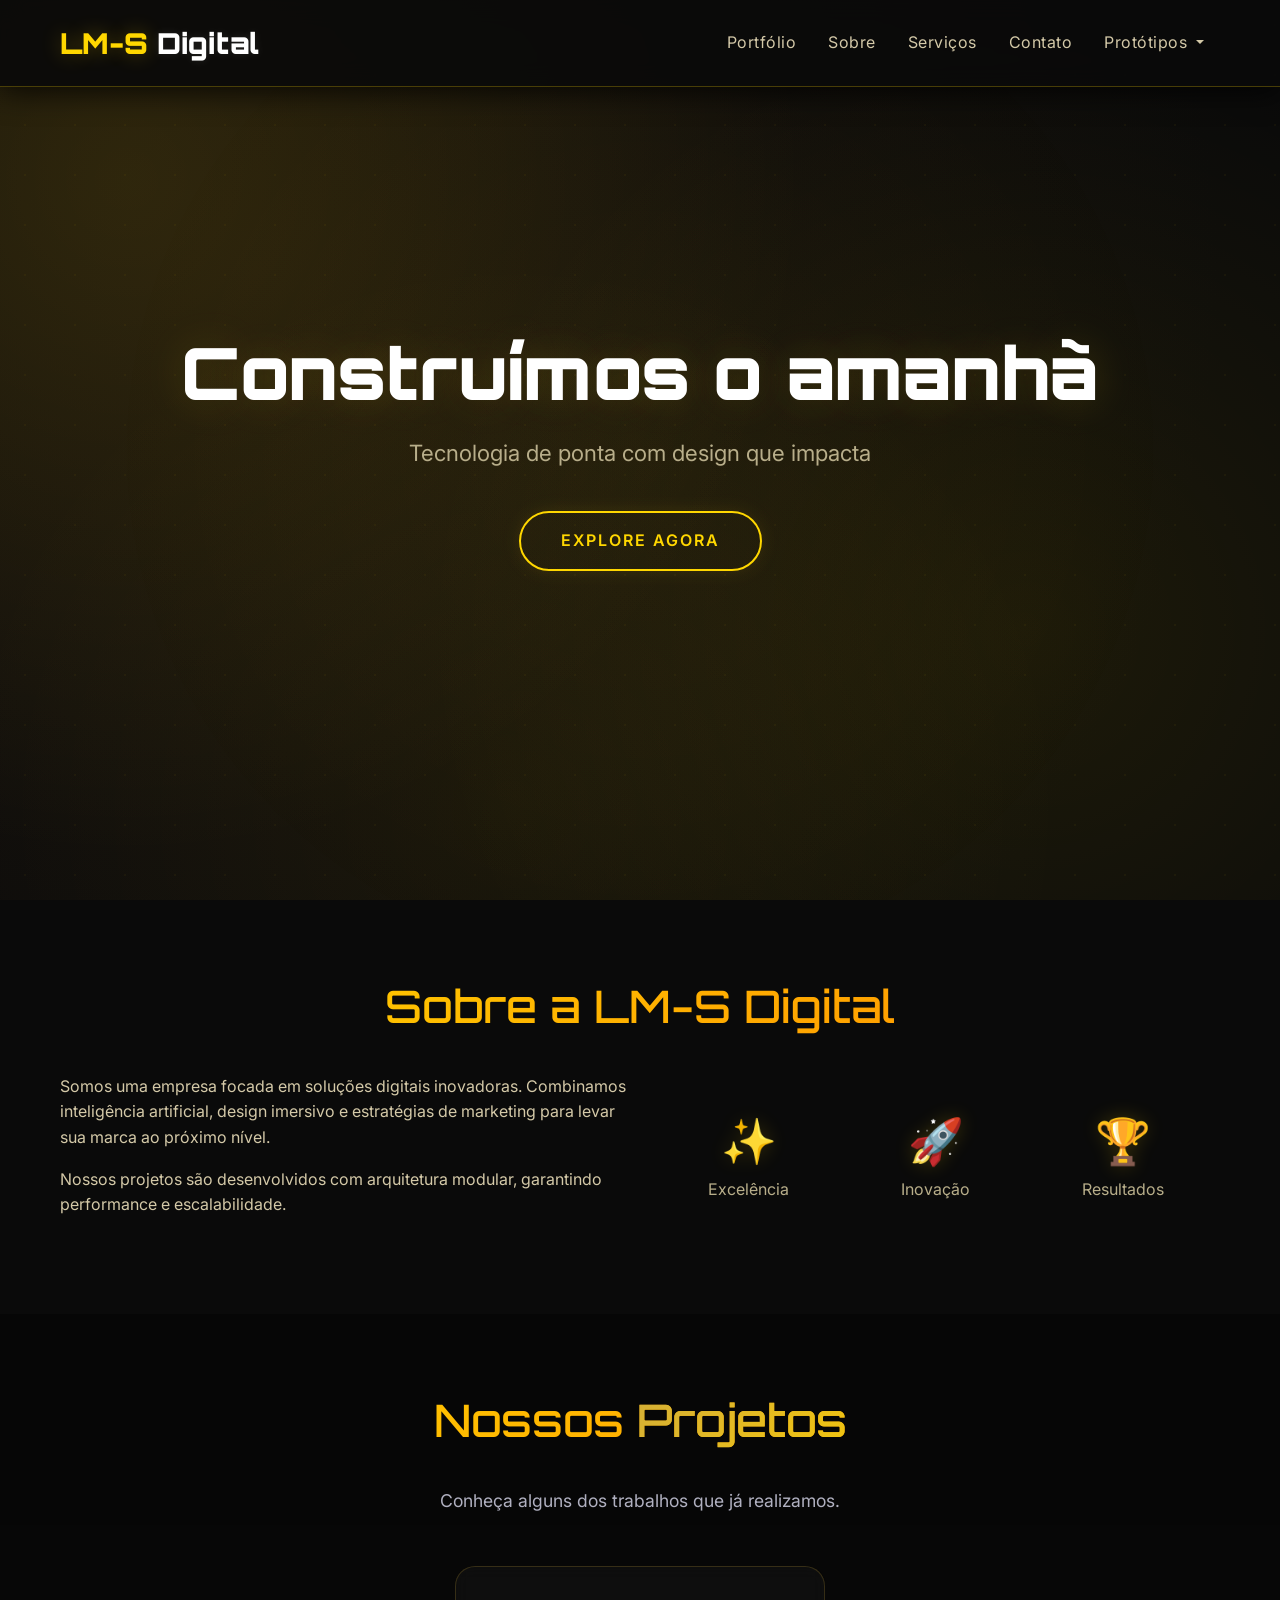
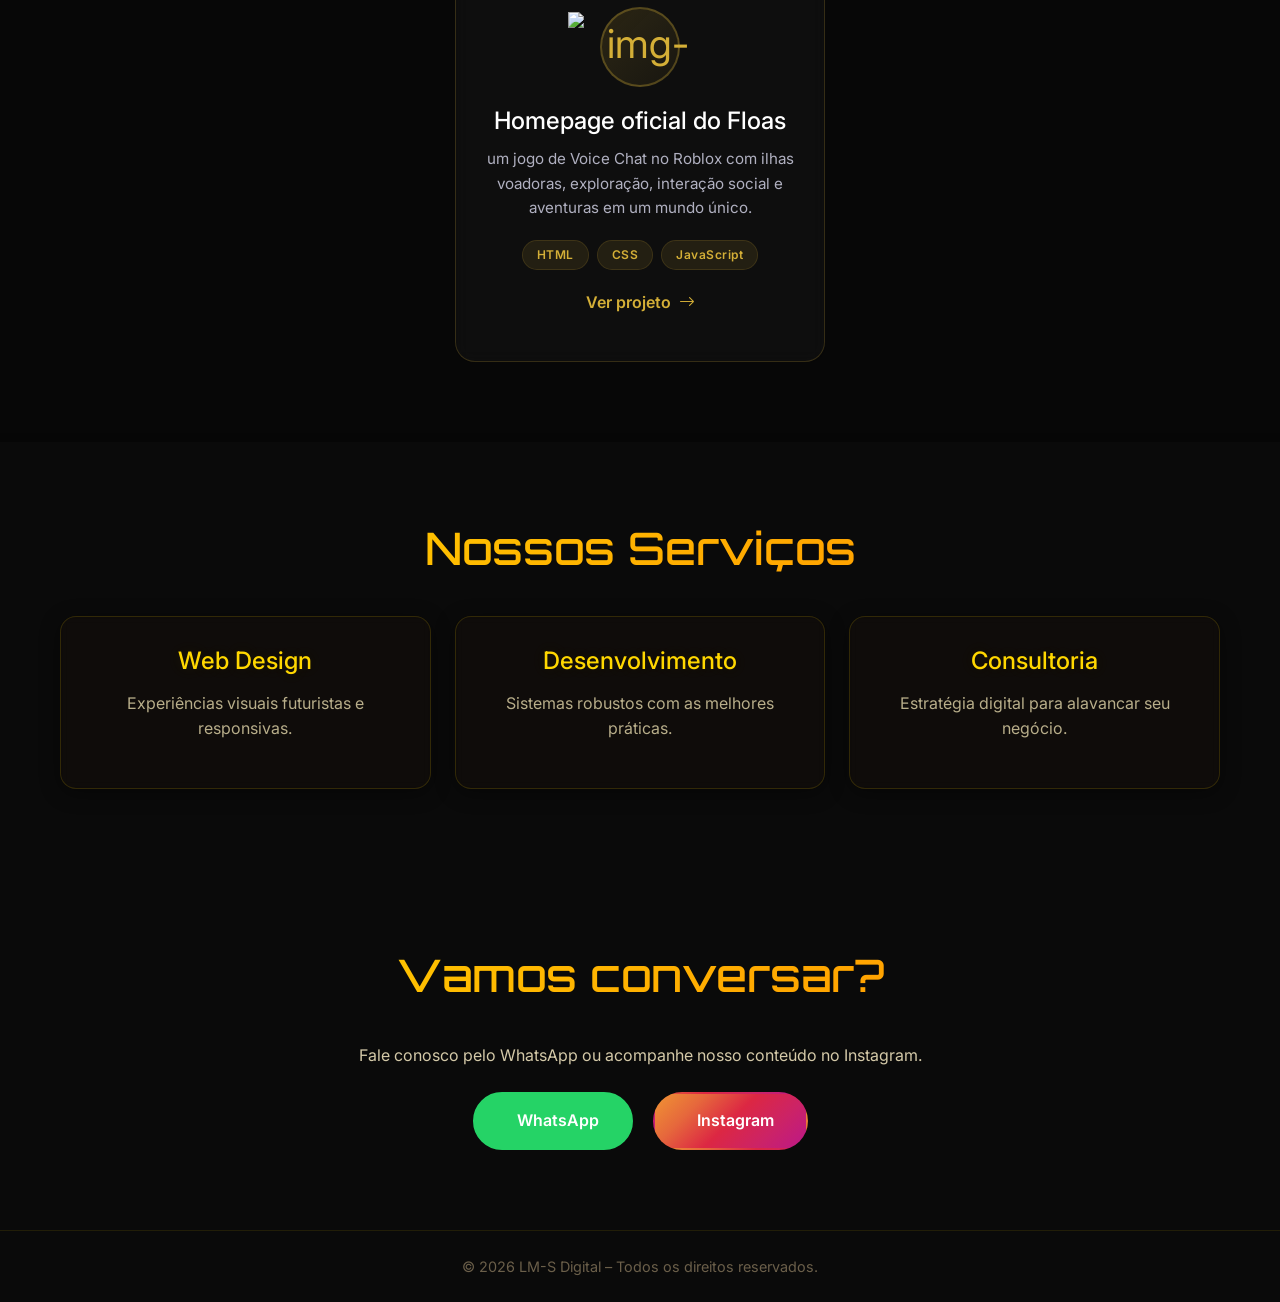
==== index.html @ 1778f818 "Add files via upload" ====
<!DOCTYPE html>
<html lang="pt-BR">
<head>
  <meta charset="UTF-8" />
  <meta name="viewport" content="width=device-width, initial-scale=1.0" />
  <title>LM-S Digital - Futuro da Tecnologia</title>

  <!-- Bootstrap 5 CSS -->
  <link href="https://cdn.jsdelivr.net/npm/bootstrap@5.3.0/dist/css/bootstrap.min.css" rel="stylesheet" />
  <!-- Bootstrap Icons (opcional) -->
  <link rel="stylesheet" href="https://cdn.jsdelivr.net/npm/bootstrap-icons@1.11.3/font/bootstrap-icons.min.css" />

  <!-- Google Fonts -->
  <link href="https://fonts.googleapis.com/css2?family=Orbitron:wght@400;700;900&family=Inter:wght@300;400;600&display=swap" rel="stylesheet" />

  <!-- Seu CSS personalizado (sobrescreve o Bootstrap) -->
  <link rel="stylesheet" href="css/style.css" />
</head>
<body>

  <!-- Fundo com partículas -->
  <div id="particles"></div>

  <!-- ===== NAVBAR BOOTSTRAP ===== -->
  <nav class="navbar navbar-expand-lg custom-navbar fixed-top">
    <div class="container">
      <!-- Logo -->
      <a class="navbar-brand logo" href="#">LM-S <span>Digital</span></a>

      <!-- Botão hambúrguer (Bootstrap) -->
      <button class="navbar-toggler" type="button" data-bs-toggle="collapse" data-bs-target="#navbarContent" 
              aria-controls="navbarContent" aria-expanded="false" aria-label="Toggle navigation">
        <span class="navbar-toggler-icon"></span>
      </button>

      <!-- Menu colapsável -->
      <div class="collapse navbar-collapse" id="navbarContent">
        <ul class="navbar-nav ms-auto mb-2 mb-lg-0 align-items-lg-center">
          <li class="nav-item"><a class="nav-link" href="#portfolio">Portfólio</a></li> <!-- Novo link -->
          <li class="nav-item"><a class="nav-link" href="#sobre">Sobre</a></li>
          <li class="nav-item"><a class="nav-link" href="#servicos">Serviços</a></li>
          <li class="nav-item"><a class="nav-link" href="#contato">Contato</a></li>

          <!-- Dropdown "Soluções" -->
          <li class="nav-item dropdown">
            <a class="nav-link dropdown-toggle" href="#" id="navbarDropdown" role="button" 
               data-bs-toggle="dropdown" aria-expanded="false">
              Protótipos
            </a>
            <ul class="dropdown-menu custom-dropdown" aria-labelledby="navbarDropdown">
              <li><a class="dropdown-item" href="pages/institucional/index.html">Institucional</a></li>
              <li><a class="dropdown-item" href="pages/portfolio/index.html">Portfólio</a></li>
              <li><a class="dropdown-item" href="pages/ecommerce/index.html">E‑commerce</a></li>
              <li><a class="dropdown-item" href="pages/blog/index.html">Blog</a></li>
              <li><a class="dropdown-item" href="pages/landing/index.html">Landing Page</a></li>
            </ul>
          </li>
        </ul>
      </div>
    </div>
  </nav>

  <!-- ===== HERO ===== -->
  <section class="hero">
    <div class="container text-center">
      <h1 class="glitch" data-text="Construímos o amanhã">Construímos o amanhã</h1>
      <p class="subtitle">Tecnologia de ponta com design que impacta</p>
      <a href="#servicos" class="btn-neon">Explore agora</a>
    </div>
  </section>

  <!-- ===== SOBRE ===== -->
  <section id="sobre" class="sobre">
    <div class="container">
      <h2>Sobre a LM-S Digital</h2>
      <div class="row align-items-center">
        <div class="col-lg-6">
          <p>Somos uma empresa focada em soluções digitais inovadoras. Combinamos inteligência artificial, design imersivo e estratégias de marketing para levar sua marca ao próximo nível.</p>
          <p>Nossos projetos são desenvolvidos com arquitetura modular, garantindo performance e escalabilidade.</p>
        </div>
        <div class="col-lg-6">
          <div class="stats d-flex justify-content-around text-center">
            <div><span>✨</span> Excelência</div>
            <div><span>🚀</span> Inovação</div>
            <div><span>🏆</span> Resultados</div>
            
            
          </div>
        </div>
      </div>
    </div>
  </section>

  <!-- ===== PORTFÓLIO ===== -->
<section id="portfolio" class="portfolio">
  <div class="container">
    <h2>Nossos <span>Projetos</span></h2>
    <p class="section-sub">Conheça alguns dos trabalhos que já realizamos.</p>
    <div class="row g-4 justify-content-center">
      <!-- Card do Projeto 1 -->
      <div class="col-md-6 col-lg-4">
        <div class="portfolio-card">
          <div class="portfolio-icon">
           <img src="https://i.ibb.co/Fb27dh6x/img-redonda.png" alt="img-redonda" height="70">
          </div>
          <h3>Homepage oficial do Floas</h3>
          <p>um jogo de Voice Chat no Roblox com ilhas voadoras, exploração, interação social e aventuras em um mundo único.</p>
          <div class="portfolio-tags">
            <span>HTML</span>
            <span>CSS</span>
            <span>JavaScript</span>
          </div>
          <a href="https://floasvoice-hue.github.io/floas-voice/" target="_blank" class="btn-portfolio">Ver projeto <i class="bi bi-arrow-right"></i></a>
        </div>
      </div>
      <!-- Adicione mais cards aqui (copie o bloco acima) -->
    </div>
  </div>
</section>

  <!-- ===== SERVIÇOS ===== -->
  <section id="servicos" class="servicos">
    <div class="container">
      <h2>Nossos Serviços</h2>
      <div class="row g-4">
        <div class="col-md-4">
          <div class="card h-100 text-center">
            <h3>Web Design</h3>
            <p>Experiências visuais futuristas e responsivas.</p>
          </div>
        </div>
        <div class="col-md-4">
          <div class="card h-100 text-center">
            <h3>Desenvolvimento</h3>
            <p>Sistemas robustos com as melhores práticas.</p>
          </div>
        </div>
        <div class="col-md-4">
          <div class="card h-100 text-center">
            <h3>Consultoria</h3>
            <p>Estratégia digital para alavancar seu negócio.</p>
          </div>
        </div>
      </div>
    </div>
  </section>

  <!-- ===== CONTATO ===== -->
  <section id="contato" class="contato text-center">
    <div class="container">
      <h2>Vamos conversar?</h2>
    <p class="mb-4">Fale conosco pelo WhatsApp ou acompanhe nosso conteúdo no Instagram.</p>
    <div class="contato-actions">
      <a href="https://wa.me/5511913578331?text=Olá!%20Gostaria%20de%20saber%20mais%20sobre%20os%20serviços." target="_blank" class="btn-whatsapp">
        <i class="fab fa-whatsapp"></i> WhatsApp
      </a>
      <a href="https://www.instagram.com/lms_digitall?igsh=MWMyeW9ubXh2empocg%3D%3D" target="_blank" class="btn-instagram">
        <i class="fab fa-instagram"></i> Instagram
      </a>
    </div>
  </section>

  <!-- ===== FOOTER ===== -->
  <footer class="text-center py-4">
    <div class="container">
      <p class="mb-0">© 2026 LM-S Digital – Todos os direitos reservados.</p>
    </div>
  </footer>

  <!-- Bootstrap JS (necessário para o menu colapsável e dropdown) -->
  <script src="https://cdn.jsdelivr.net/npm/bootstrap@5.3.0/dist/js/bootstrap.bundle.min.js"></script>

  <!-- Seu JavaScript personalizado -->
  <script src="js/script.js"></script>
</body>
</html>
---- css/style.css ----
/* ========== RESET E BASE ========== */
* {
  margin: 0;
  padding: 0;
  box-sizing: border-box;
}

body {
  font-family: 'Inter', sans-serif;
  background: #0a0a0a; /* Preto absoluto */
  color: #d4c9a8; /* Dourado claro para texto */
  line-height: 1.6;
  overflow-x: hidden;
}

.container {
  max-width: 1200px;
  margin: 0 auto;
  padding: 0 20px;
}

/* ========== PARTÍCULAS (douradas) ========== */
#particles {
  position: fixed;
  top: 0;
  left: 0;
  width: 100%;
  height: 100%;
  z-index: -1;
  background: radial-gradient(circle at 20% 30%, #1a140e, #0a0a0a 80%);
  overflow: hidden;
}

#particles::before {
  content: '';
  position: absolute;
  width: 200%;
  height: 200%;
  background: radial-gradient(circle, rgba(255, 215, 0, 0.04) 1px, transparent 1px);
  background-size: 50px 50px;
  animation: drift 60s linear infinite;
}

@keyframes drift {
  0% { transform: translate(0, 0) rotate(0deg); }
  100% { transform: translate(-20%, -20%) rotate(10deg); }
}

#particles::after {
  content: '';
  position: absolute;
  width: 100%;
  height: 100%;
  background:
    radial-gradient(circle at 10% 20%, rgba(255, 215, 0, 0.10) 0%, transparent 50%),
    radial-gradient(circle at 80% 70%, rgba(255, 215, 0, 0.08) 0%, transparent 50%),
    radial-gradient(circle at 40% 90%, rgba(255, 215, 0, 0.05) 0%, transparent 50%);
  animation: pulseGlow 8s ease-in-out infinite alternate;
}

@keyframes pulseGlow {
  0% { opacity: 0.4; }
  100% { opacity: 0.9; }
}

/* ========== NAVBAR BOOTSTRAP - DOURADA ========== */
.custom-navbar {
  background: rgba(10, 10, 10, 0.92);
  backdrop-filter: blur(12px);
  border-bottom: 1px solid rgba(255, 215, 0, 0.25);
  padding: 15px 0;
  box-shadow: 0 4px 30px rgba(0, 0, 0, 0.8);
}

.custom-navbar .navbar-brand.logo {
  font-family: 'Orbitron', sans-serif;
  font-size: 1.8rem;
  font-weight: 900;
  color: #ffd700;
  text-shadow: 0 0 20px rgba(255, 215, 0, 0.3);
}

.custom-navbar .navbar-brand.logo span {
  color: #fff;
  text-shadow: 0 0 10px rgba(255, 255, 255, 0.1);
}

.custom-navbar .nav-link {
  color: #d4c9a8 !important;
  font-weight: 400;
  font-size: 1rem;
  letter-spacing: 0.5px;
  transition: 0.3s;
  padding: 8px 16px !important;
}

.custom-navbar .nav-link:hover {
  color: #ffd700 !important;
  text-shadow: 0 0 20px rgba(255, 215, 0, 0.4);
}

/* Botão hambúrguer dourado */
.custom-navbar .navbar-toggler {
  border: 1px solid rgba(255, 215, 0, 0.4);
  padding: 8px 12px;
}

.custom-navbar .navbar-toggler-icon {
  background-image: url("data:image/svg+xml,%3csvg xmlns='http://www.w3.org/2000/svg' viewBox='0 0 30 30'%3e%3cpath stroke='rgba(255, 215, 0, 0.9)' stroke-linecap='round' stroke-miterlimit='10' stroke-width='2' d='M4 7h22M4 15h22M4 23h22'/%3e%3c/svg%3e") !important;
}

/* Dropdown dourado */
.custom-navbar .dropdown-menu.custom-dropdown {
  background: rgba(15, 12, 8, 0.98);
  backdrop-filter: blur(12px);
  border: 1px solid rgba(255, 215, 0, 0.3);
  border-radius: 8px;
  padding: 10px 0;
  box-shadow: 0 20px 40px rgba(0, 0, 0, 0.8);
}

.custom-navbar .dropdown-item {
  color: #d4c9a8;
  padding: 10px 20px;
  transition: 0.2s;
}

.custom-navbar .dropdown-item:hover {
  background: rgba(255, 215, 0, 0.08);
  color: #ffd700;
}

/* ========== HERO - DOURADO ========== */
.hero {
  min-height: 100vh;
  display: flex;
  align-items: center;
  text-align: center;
  padding-top: 80px;
  background: radial-gradient(circle at center, rgba(255, 215, 0, 0.03), transparent 70%);
}

.hero h1 {
  font-family: 'Orbitron', sans-serif;
  font-size: 4.5rem;
  font-weight: 900;
  color: #fff;
  text-shadow: 0 0 40px rgba(255, 215, 0, 0.15), 0 0 80px rgba(255, 215, 0, 0.05);
  margin-bottom: 20px;
  display: inline-block;
}

.glitch {
  animation: glitchGold 3s infinite;
}

@keyframes glitchGold {
  0%, 100% { transform: skew(0); opacity: 1; text-shadow: 0 0 20px rgba(255, 215, 0, 0.2); }
  5% { transform: skew(-2deg); opacity: 0.8; text-shadow: 3px 0 #ffd700, -3px 0 #ff8c00; }
  10% { transform: skew(2deg); opacity: 1; text-shadow: -3px 0 #ffd700, 3px 0 #ff8c00; }
  15% { transform: skew(0); opacity: 1; text-shadow: 0 0 20px rgba(255, 215, 0, 0.2); }
}

.subtitle {
  font-size: 1.4rem;
  color: #b8ae8a;
  margin-bottom: 40px;
  text-shadow: 0 0 10px rgba(255, 215, 0, 0.05);
}

.btn-neon {
  display: inline-block;
  padding: 15px 40px;
  border: 2px solid #ffd700;
  border-radius: 50px;
  color: #ffd700;
  text-transform: uppercase;
  font-weight: 600;
  letter-spacing: 2px;
  text-decoration: none;
  background: transparent;
  transition: 0.4s;
  box-shadow: 0 0 20px rgba(255, 215, 0, 0.1);
}

.btn-neon:hover {
  background: #ffd700;
  color: #0a0a0a;
  box-shadow: 0 0 40px rgba(255, 215, 0, 0.4), 0 0 80px rgba(255, 215, 0, 0.2);
  transform: scale(1.05);
  border-color: #ffd700;
}

/* ========== SEÇÕES ========== */
section {
  padding: 80px 0;
}

h2 {
  font-family: 'Orbitron', sans-serif;
  font-size: 2.8rem;
  margin-bottom: 40px;
  text-align: center;
  background: linear-gradient(135deg, #ffd700, #ff8c00, #ffd700);
  background-size: 200% 200%;
  -webkit-background-clip: text;
  -webkit-text-fill-color: transparent;
  animation: goldShine 4s ease-in-out infinite alternate;
}

@keyframes goldShine {
  0% { background-position: 0% 50%; }
  100% { background-position: 100% 50%; }
}

/* ========== CARDS DOURADOS ========== */
.card {
  background: rgba(20, 15, 10, 0.5) !important;
  backdrop-filter: blur(4px);
  padding: 30px 20px;
  border-radius: 16px !important;
  border: 1px solid rgba(255, 215, 0, 0.15) !important;
  transition: 0.4s;
  color: #d4c9a8;
  box-shadow: 0 4px 20px rgba(0, 0, 0, 0.4);
}

.card:hover {
  transform: translateY(-10px);
  border-color: #ffd700 !important;
  box-shadow: 0 10px 40px rgba(255, 215, 0, 0.15), 0 0 60px rgba(255, 215, 0, 0.05);
}

.card h3 {
  font-size: 1.5rem;
  margin-bottom: 15px;
  color: #ffd700;
  text-shadow: 0 0 15px rgba(255, 215, 0, 0.1);
}

.card p {
  color: #b8ae8a;
}

/* ========== STATS DOURADOS ========== */
.stats div span {
  display: block;
  font-family: 'Orbitron', sans-serif;
  font-size: 2.8rem;
  font-weight: 700;
  color: #ffd700;
  text-shadow: 0 0 20px rgba(255, 215, 0, 0.2);
}

.stats div {
  color: #b8ae8a;
}

/* ========== FOOTER DOURADO ========== */
footer {
  border-top: 1px solid rgba(255, 215, 0, 0.1);
  color: #6b5f4a;
  font-size: 0.9rem;
}

/* ========== RESPONSIVIDADE ========== */
@media (max-width: 768px) {
  .hero h1 {
    font-size: 2.8rem;
  }
  .subtitle {
    font-size: 1.1rem;
  }
  h2 {
    font-size: 2rem;
  }
  .stats {
    flex-wrap: wrap;
    gap: 20px;
  }
  .stats div span {
    font-size: 2rem;
  }
}
/* ========== PORTFÓLIO ========== */
.portfolio {
  padding: 80px 0;
  background: rgba(0, 0, 0, 0.3);
}

.portfolio h2 span {
  background: linear-gradient(135deg, #d4af37, #f1c40f);
  -webkit-background-clip: text;
  -webkit-text-fill-color: transparent;
}

.section-sub {
  text-align: center;
  color: #b0b0c0;
  font-size: 1.1rem;
  margin-bottom: 50px;
}

.portfolio-card {
  background: rgba(255, 255, 255, 0.03);
  backdrop-filter: blur(8px);
  border: 1px solid rgba(212, 175, 55, 0.2);
  border-radius: 20px;
  padding: 40px 30px;
  text-align: center;
  transition: 0.5s cubic-bezier(0.175, 0.885, 0.32, 1.275);
  height: 100%;
  display: flex;
  flex-direction: column;
  align-items: center;
  position: relative;
  overflow: hidden;
}

.portfolio-card::before {
  content: '';
  position: absolute;
  top: -50%;
  left: -50%;
  width: 200%;
  height: 200%;
  background: radial-gradient(circle, rgba(212, 175, 55, 0.03) 0%, transparent 70%);
  opacity: 0;
  transition: 0.5s;
}

.portfolio-card:hover::before {
  opacity: 1;
}

.portfolio-card:hover {
  transform: translateY(-15px) scale(1.02);
  border-color: #d4af37;
  box-shadow: 0 20px 60px rgba(212, 175, 55, 0.15);
}

.portfolio-icon {
  width: 80px;
  height: 80px;
  border-radius: 50%;
  background: linear-gradient(135deg, rgba(212, 175, 55, 0.15), rgba(212, 175, 55, 0.05));
  border: 2px solid rgba(212, 175, 55, 0.3);
  display: flex;
  align-items: center;
  justify-content: center;
  font-size: 2.5rem;
  color: #d4af37;
  margin-bottom: 20px;
  transition: 0.4s;
}

.portfolio-card:hover .portfolio-icon {
  transform: scale(1.1) rotate(-5deg);
  border-color: #d4af37;
  box-shadow: 0 0 30px rgba(212, 175, 55, 0.2);
}

.portfolio-card h3 {
  font-size: 1.5rem;
  color: #fff;
  margin-bottom: 12px;
}

.portfolio-card p {
  color: #b0b0c0;
  font-size: 0.95rem;
  line-height: 1.6;
  flex: 1;
  margin-bottom: 20px;
}

.portfolio-tags {
  display: flex;
  flex-wrap: wrap;
  gap: 8px;
  justify-content: center;
  margin-bottom: 20px;
}

.portfolio-tags span {
  background: rgba(212, 175, 55, 0.1);
  border: 1px solid rgba(212, 175, 55, 0.15);
  padding: 4px 14px;
  border-radius: 50px;
  font-size: 0.75rem;
  color: #d4af37;
  font-weight: 600;
  letter-spacing: 0.5px;
}

.btn-portfolio {
  display: inline-flex;
  align-items: center;
  gap: 8px;
  color: #d4af37;
  text-decoration: none;
  font-weight: 600;
  transition: 0.3s;
  border-bottom: 2px solid transparent;
  padding-bottom: 4px;
}

.btn-portfolio:hover {
  color: #f1c40f;
  border-bottom-color: #d4af37;
  gap: 12px;
}

.btn-portfolio i {
  transition: 0.3s;
}

.btn-portfolio:hover i {
  transform: translateX(4px);
}

/* Responsividade */
@media (max-width: 768px) {
  .portfolio-card {
    padding: 30px 20px;
  }
  .portfolio-icon {
    width: 60px;
    height: 60px;
    font-size: 2rem;
  }
}
.btn-portfolio {
  pointer-events: auto !important; /* força a clicabilidade */
  z-index: 10; /* garante que fique acima de outros elementos */
  position: relative;
}
/* Botões de contato (WhatsApp e Instagram) */
.contato-actions {
  display: flex;
  justify-content: center;
  gap: 20px;
  flex-wrap: wrap;
}

.btn-whatsapp,
.btn-instagram {
  display: inline-flex;
  align-items: center;
  gap: 10px;
  padding: 14px 32px;
  border-radius: 50px;
  font-weight: 600;
  text-decoration: none;
  transition: 0.3s;
  border: 2px solid transparent;
  font-size: 1rem;
}

.btn-whatsapp {
  background: #25D366;
  color: #fff;
  border-color: #25D366;
}

.btn-whatsapp:hover {
  background: #1da851;
  transform: scale(1.05);
  box-shadow: 0 0 30px rgba(37, 211, 102, 0.3);
}

.btn-instagram {
  background: linear-gradient(135deg, #f09433, #e6683c, #dc2743, #cc2366, #bc1888);
  color: #fff;
  border-color: transparent;
}

.btn-instagram:hover {
  transform: scale(1.05);
  box-shadow: 0 0 30px rgba(225, 48, 108, 0.3);
}
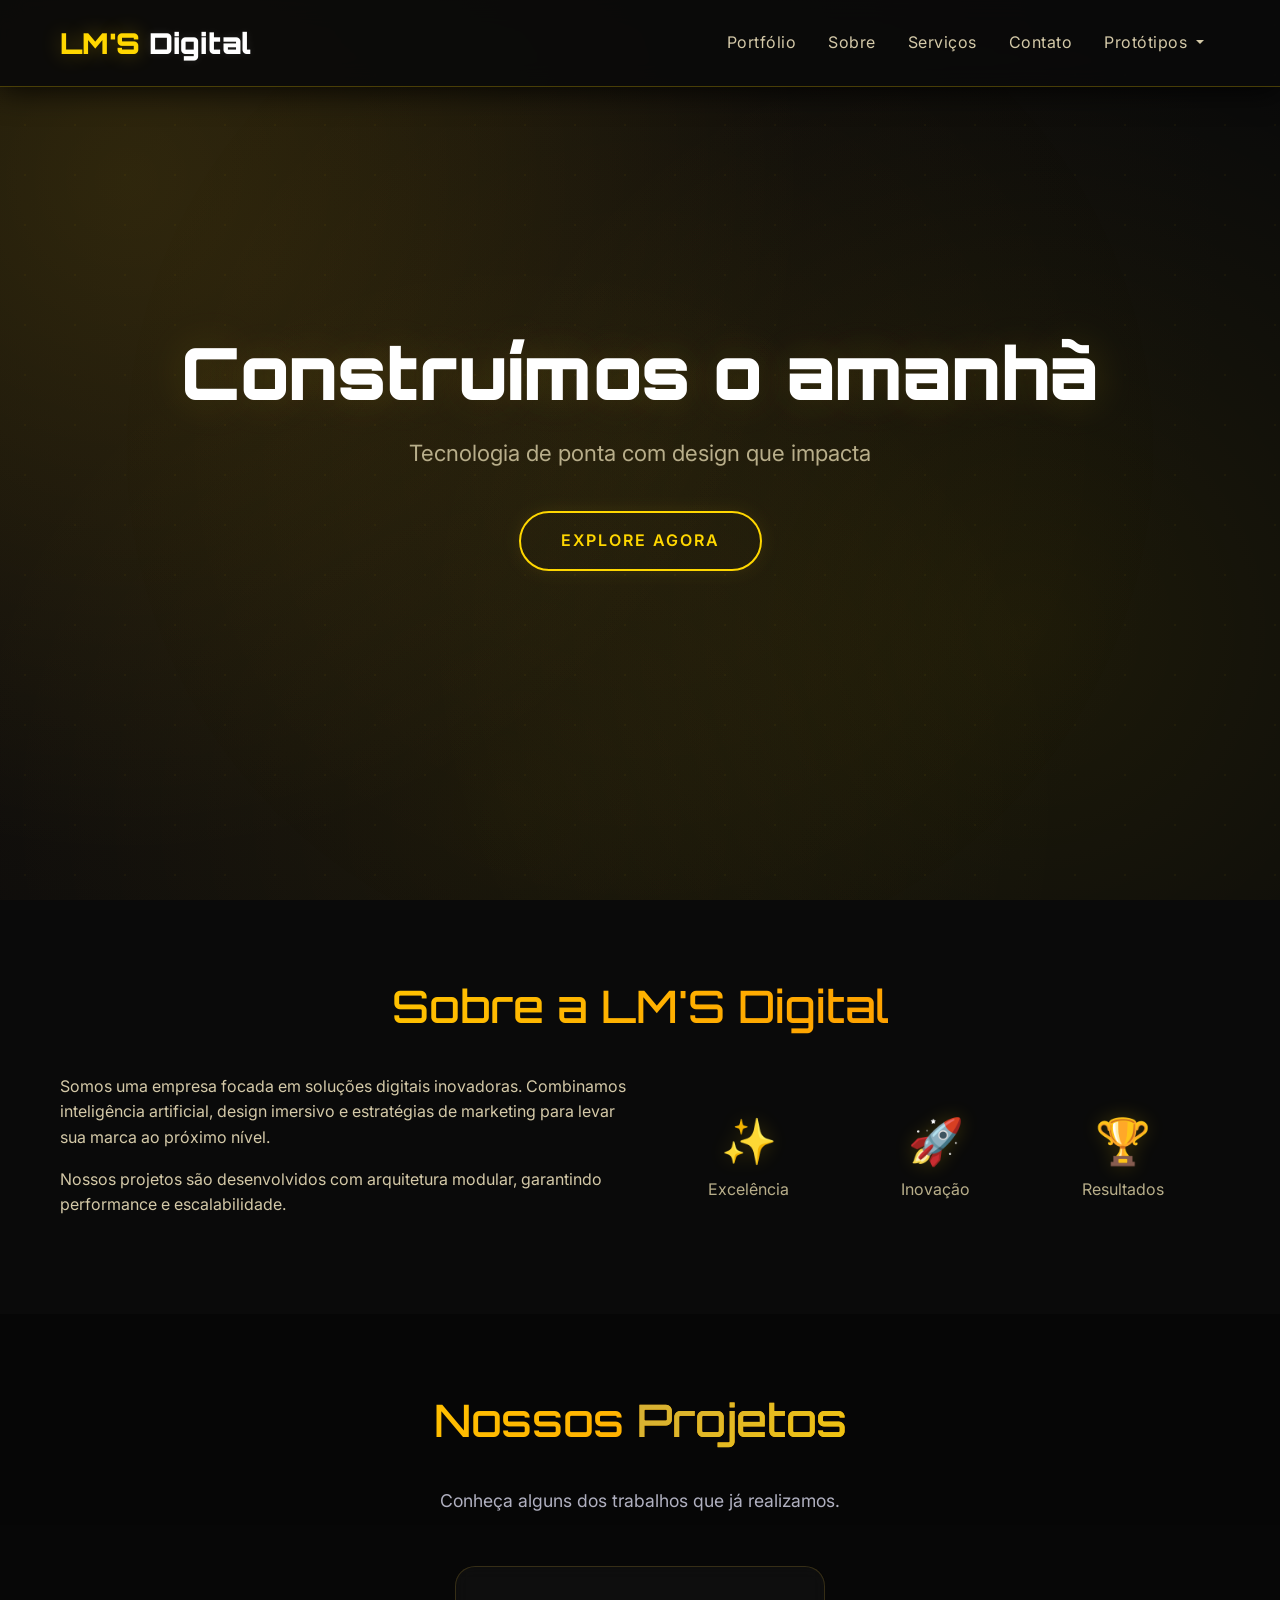
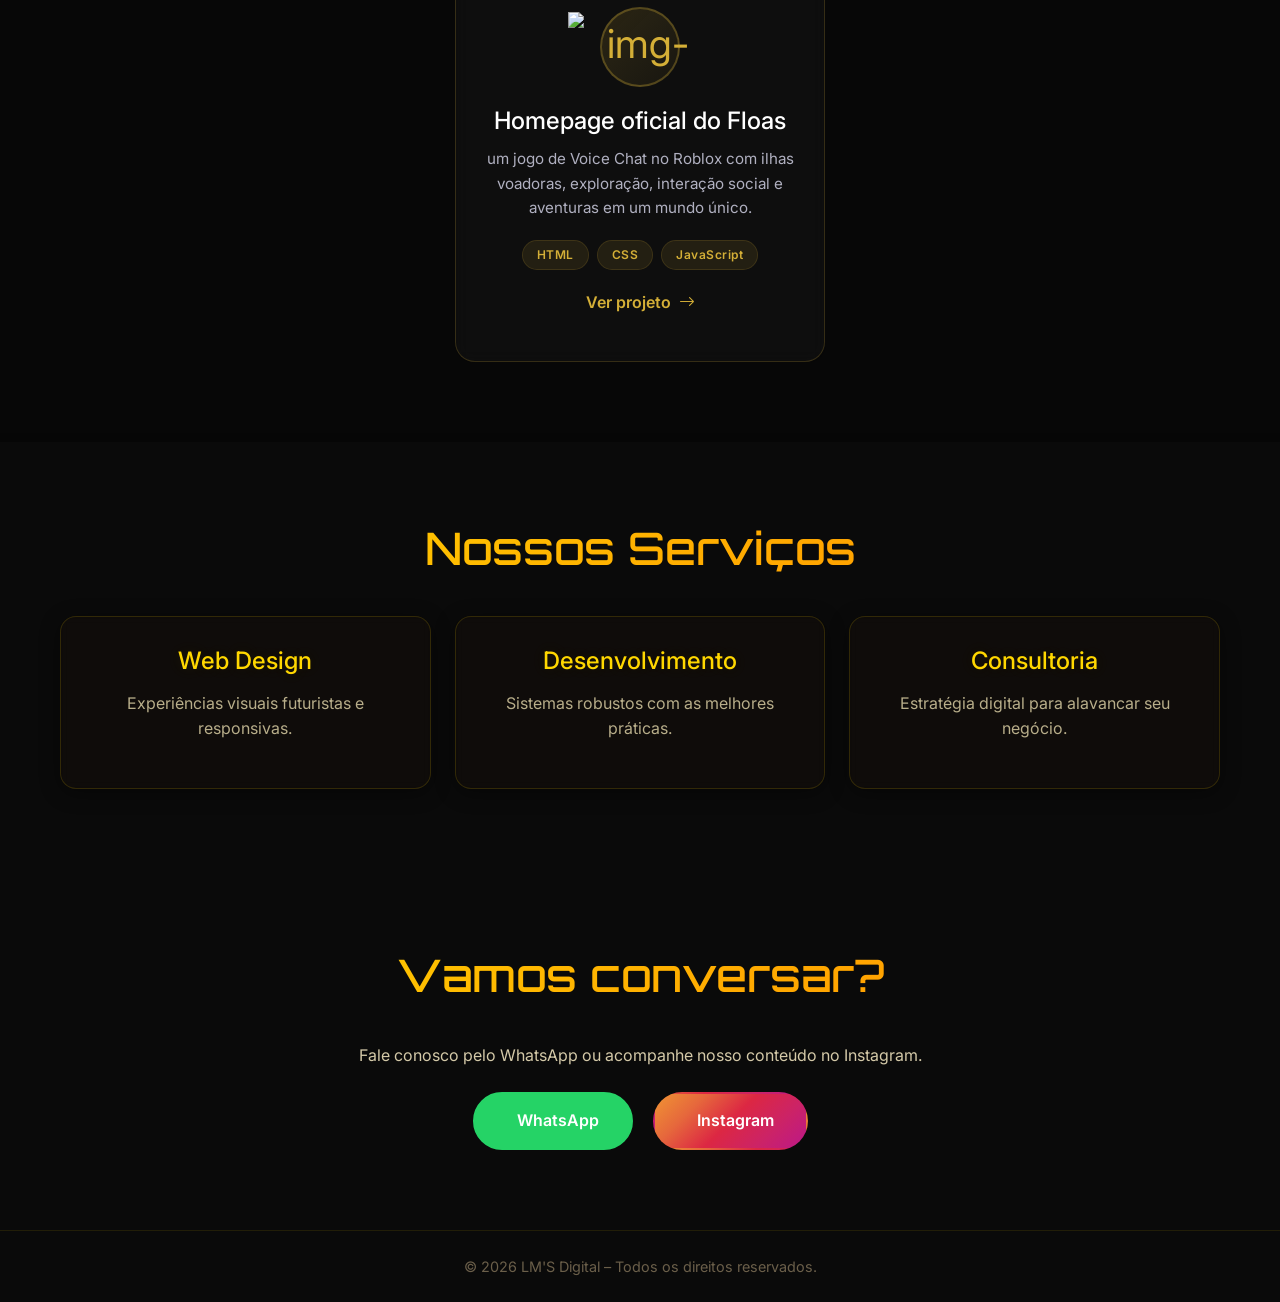
==== commit ee6037a7: "Alteração de logo" ====
--- a/index.html
+++ b/index.html
@@ -3,7 +3,7 @@
 <head>
   <meta charset="UTF-8" />
   <meta name="viewport" content="width=device-width, initial-scale=1.0" />
-  <title>LM-S Digital - Futuro da Tecnologia</title>
+  <title>LM'S Digital - Futuro da Tecnologia</title>
 
   <!-- Bootstrap 5 CSS -->
   <link href="https://cdn.jsdelivr.net/npm/bootstrap@5.3.0/dist/css/bootstrap.min.css" rel="stylesheet" />
@@ -25,7 +25,7 @@
   <nav class="navbar navbar-expand-lg custom-navbar fixed-top">
     <div class="container">
       <!-- Logo -->
-      <a class="navbar-brand logo" href="#">LM-S <span>Digital</span></a>
+      <a class="navbar-brand logo" href="#">LM'S <span>Digital</span></a>
 
       <!-- Botão hambúrguer (Bootstrap) -->
       <button class="navbar-toggler" type="button" data-bs-toggle="collapse" data-bs-target="#navbarContent" 
@@ -72,7 +72,7 @@
   <!-- ===== SOBRE ===== -->
   <section id="sobre" class="sobre">
     <div class="container">
-      <h2>Sobre a LM-S Digital</h2>
+      <h2>Sobre a LM'S Digital</h2>
       <div class="row align-items-center">
         <div class="col-lg-6">
           <p>Somos uma empresa focada em soluções digitais inovadoras. Combinamos inteligência artificial, design imersivo e estratégias de marketing para levar sua marca ao próximo nível.</p>
@@ -163,7 +163,7 @@
   <!-- ===== FOOTER ===== -->
   <footer class="text-center py-4">
     <div class="container">
-      <p class="mb-0">© 2026 LM-S Digital – Todos os direitos reservados.</p>
+      <p class="mb-0">© 2026 LM'S Digital – Todos os direitos reservados.</p>
     </div>
   </footer>
 
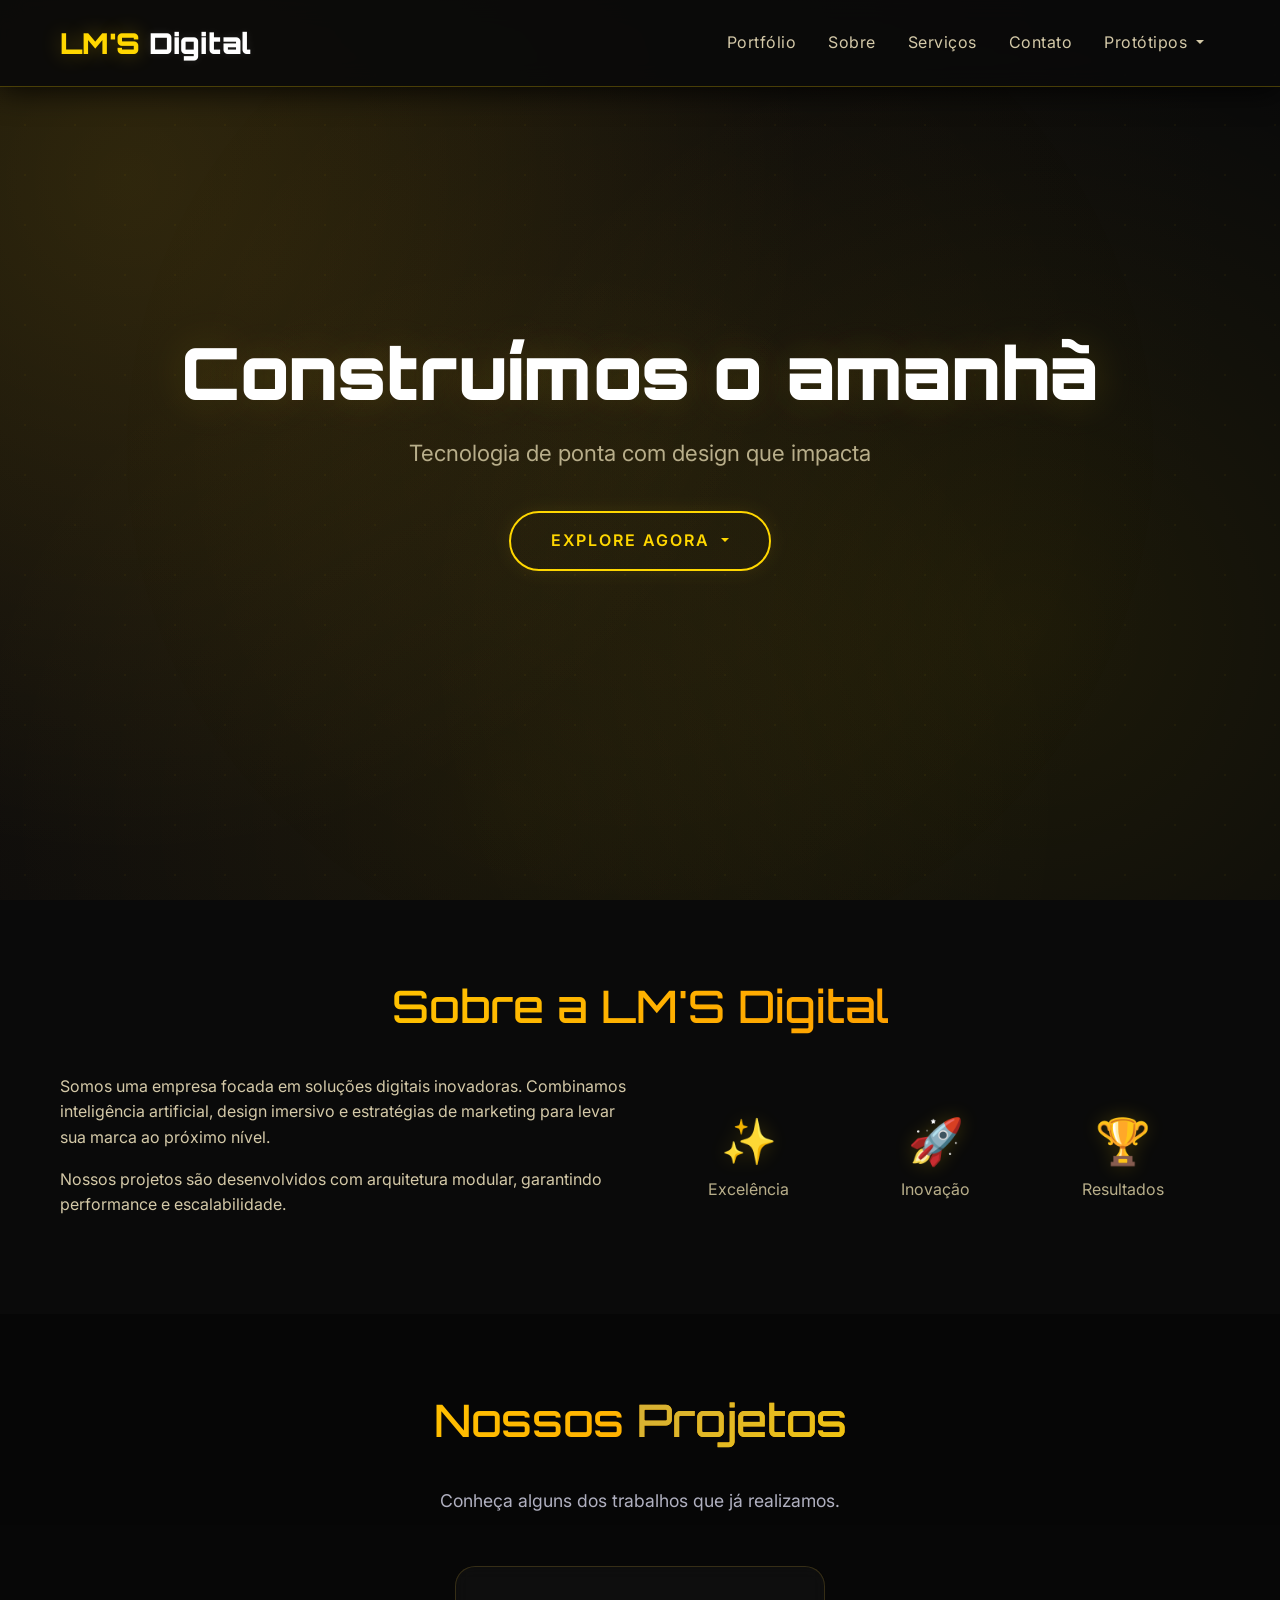
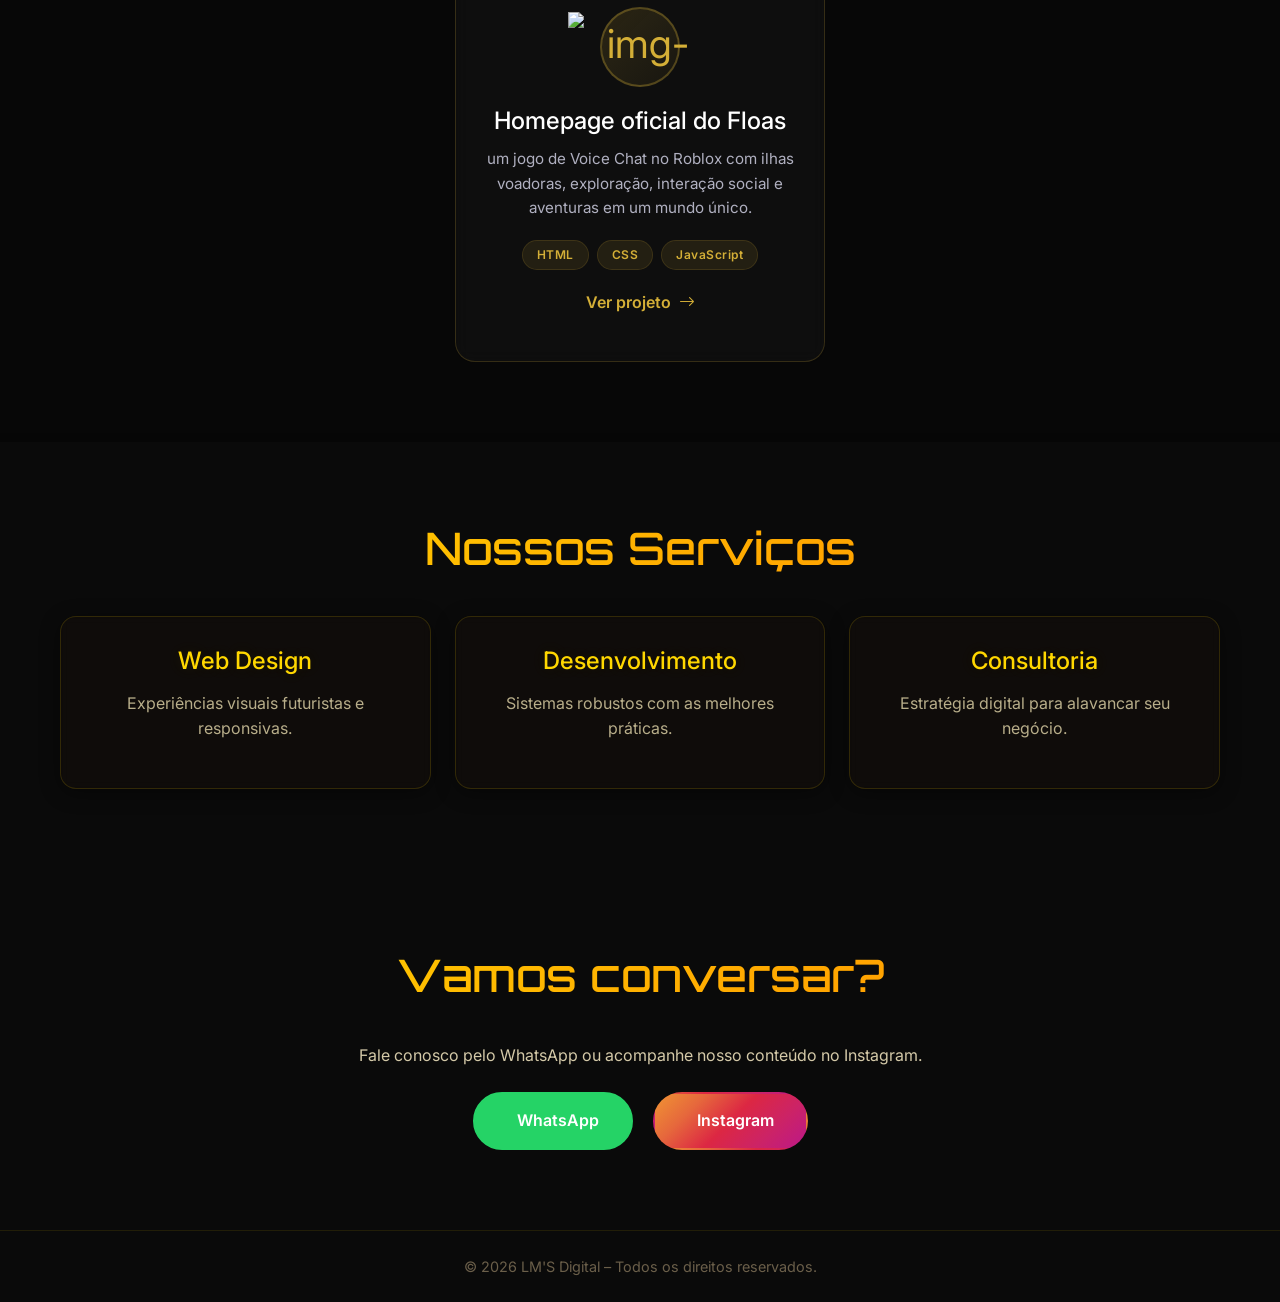
==== commit cbbbe0e0: "alteração pra melhor visualização de prototipos pelo celular" ====
--- a/index.html
+++ b/index.html
@@ -62,12 +62,29 @@
 
   <!-- ===== HERO ===== -->
   <section class="hero">
-    <div class="container text-center">
-      <h1 class="glitch" data-text="Construímos o amanhã">Construímos o amanhã</h1>
-      <p class="subtitle">Tecnologia de ponta com design que impacta</p>
-      <a href="#servicos" class="btn-neon">Explore agora</a>
+  <div class="container text-center">
+    <h1 class="glitch" data-text="Construímos o amanhã">Construímos o amanhã</h1>
+    <p class="subtitle">Tecnologia de ponta com design que impacta</p>
+
+    <!-- Botão dropdown com estilo btn-neon -->
+    <div class="dropdown d-inline-block">
+      <button class="btn-neon dropdown-toggle" type="button" 
+              id="dropdownExplorar" data-bs-toggle="dropdown" 
+              aria-expanded="false">
+        Explore agora
+      </button>
+      <ul class="dropdown-menu custom-dropdown" aria-labelledby="dropdownExplorar">
+        <li><a class="dropdown-item" href="pages/institucional/index.html">Institucional</a></li>
+        <li><a class="dropdown-item" href="pages/portfolio/index.html">Portfólio</a></li>
+        <li><a class="dropdown-item" href="pages/ecommerce/index.html">E‑commerce</a></li>
+        <li><a class="dropdown-item" href="pages/blog/index.html">Blog</a></li>
+        <li><a class="dropdown-item" href="pages/landing/index.html">Landing Page</a></li>
+      </ul>
     </div>
-  </section>
+
+  </div>
+</section>
+  
 
   <!-- ===== SOBRE ===== -->
   <section id="sobre" class="sobre">
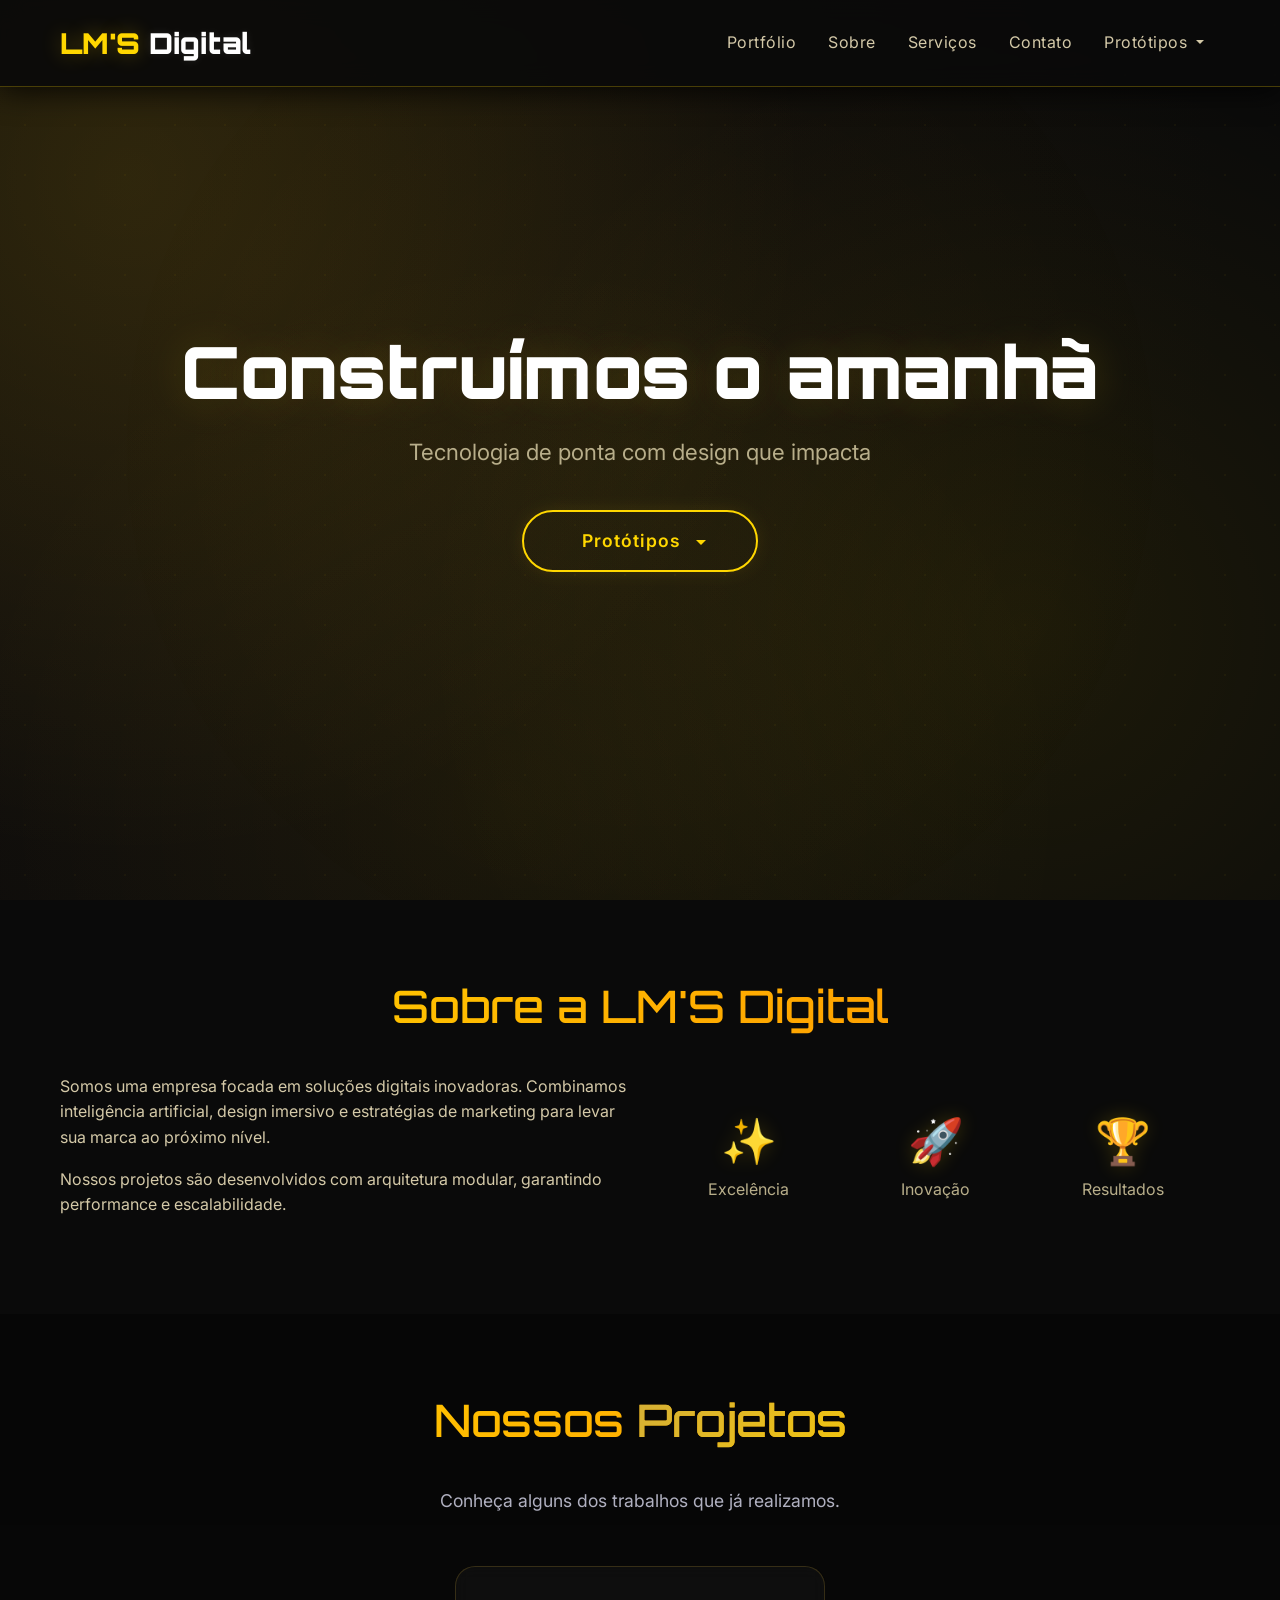
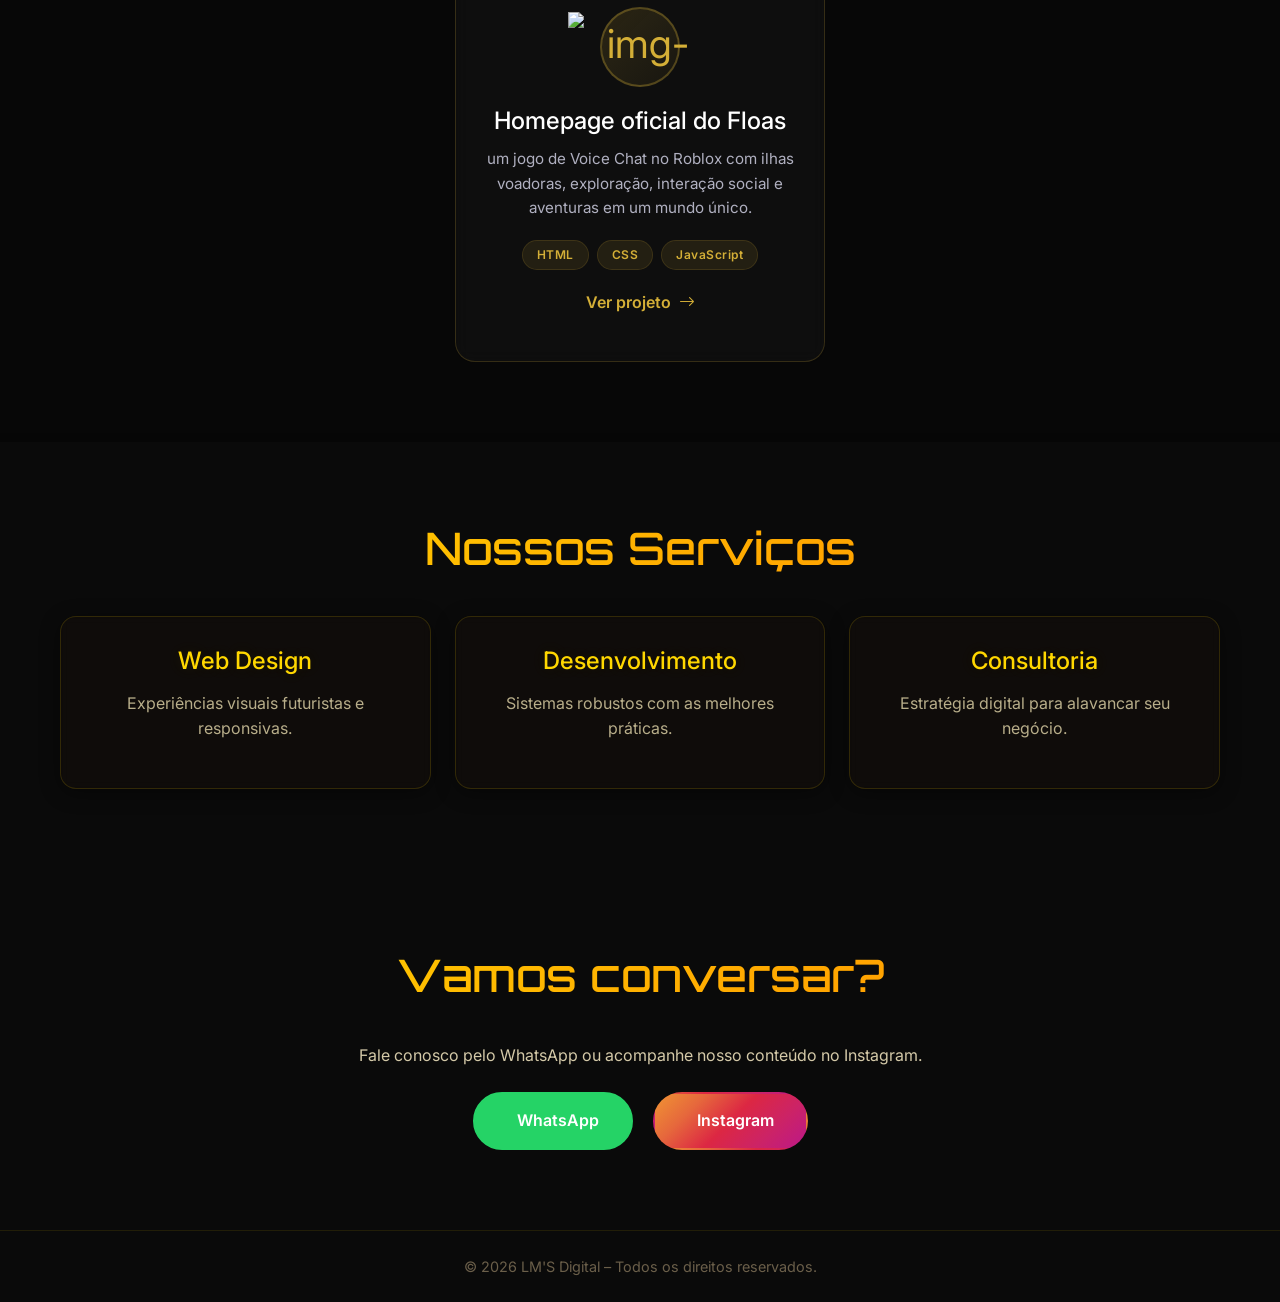
==== commit 2655e467: "Estilização do novo botão, pra ver protótipos no celular de maneira melhor" ====
--- a/index.html
+++ b/index.html
@@ -62,28 +62,26 @@
 
   <!-- ===== HERO ===== -->
   <section class="hero">
-  <div class="container text-center">
-    <h1 class="glitch" data-text="Construímos o amanhã">Construímos o amanhã</h1>
-    <p class="subtitle">Tecnologia de ponta com design que impacta</p>
+    <div class="container text-center">
+      <h1 class="glitch" data-text="Construímos o amanhã">Construímos o amanhã</h1>
+      <p class="subtitle">Tecnologia de ponta com design que impacta</p>
+      <!-- Botão dropdown com estilo btn-neon -->
+      <!-- Botão dropdown estilo neon (fora da navbar) -->
+      <div class="dropdown prototype-dropdown">
+        <button class="btn-dropdown-neon dropdown-toggle" type="button" id="prototypeDropdown" data-bs-toggle="dropdown" aria-expanded="false">
+          <i class="fas fa-cubes me-2"></i> Protótipos
+        </button>
+        <ul class="dropdown-menu dropdown-menu-wide" aria-labelledby="prototypeDropdown">
+          <li><a class="dropdown-item" href="pages/institucional/index.html">🏢 Institucional</a></li>
+          <li><a class="dropdown-item" href="pages/portfolio/index.html">🖼️ Portfólio</a></li>
+          <li><a class="dropdown-item" href="pages/ecommerce/index.html">🛒 E‑commerce</a></li>
+          <li><a class="dropdown-item" href="pages/blog/index.html">✍️ Blog</a></li>
+          <li><a class="dropdown-item" href="pages/landing/index.html">🚀 Landing Page</a></li>
+        </ul>
+      </div>
 
-    <!-- Botão dropdown com estilo btn-neon -->
-    <div class="dropdown d-inline-block">
-      <button class="btn-neon dropdown-toggle" type="button" 
-              id="dropdownExplorar" data-bs-toggle="dropdown" 
-              aria-expanded="false">
-        Explore agora
-      </button>
-      <ul class="dropdown-menu custom-dropdown" aria-labelledby="dropdownExplorar">
-        <li><a class="dropdown-item" href="pages/institucional/index.html">Institucional</a></li>
-        <li><a class="dropdown-item" href="pages/portfolio/index.html">Portfólio</a></li>
-        <li><a class="dropdown-item" href="pages/ecommerce/index.html">E‑commerce</a></li>
-        <li><a class="dropdown-item" href="pages/blog/index.html">Blog</a></li>
-        <li><a class="dropdown-item" href="pages/landing/index.html">Landing Page</a></li>
-      </ul>
-    </div>
-
-  </div>
-</section>
+      </div>
+  </section>
   
 
   <!-- ===== SOBRE ===== -->
--- a/css/style.css
+++ b/css/style.css
@@ -478,4 +478,70 @@
 .btn-instagram:hover {
   transform: scale(1.05);
   box-shadow: 0 0 30px rgba(225, 48, 108, 0.3);
+}
+/* ========== BOTÃO DROPDOWN ESTILO NEON (MAIS LARGO) ========== */
+.btn-dropdown-neon {
+  display: inline-block;
+  padding: 15px 50px;          /* mais largo que o btn-neon comum */
+  border: 2px solid #ffd700;
+  border-radius: 50px;
+  color: #ffd700;
+  font-weight: 600;
+  letter-spacing: 1px;
+  background: transparent;
+  transition: 0.4s;
+  box-shadow: 0 0 20px rgba(255, 215, 0, 0.1);
+  font-size: 1.1rem;
+  cursor: pointer;
+  text-decoration: none;
+  min-width: 220px;            /* largura mínima para ficar mais largo */
+  text-align: center;
+}
+
+.btn-dropdown-neon:hover {
+  background: #ffd700;
+  color: #0a0a0a;
+  box-shadow: 0 0 40px rgba(255, 215, 0, 0.4), 0 0 80px rgba(255, 215, 0, 0.2);
+  transform: scale(1.05);
+  border-color: #ffd700;
+}
+
+.btn-dropdown-neon::after {
+  /* Seta do dropdown (já vem do Bootstrap, mas podemos ajustar) */
+  margin-left: 10px;
+  vertical-align: middle;
+}
+
+/* ========== MENU DROPDOWN MAIS LARGO E COM CORES DA NAVBAR ========== */
+.dropdown-menu-wide {
+  min-width: 280px;            /* mais largo que o padrão */
+  background: rgba(15, 12, 8, 0.98) !important;
+  backdrop-filter: blur(12px);
+  border: 1px solid rgba(255, 215, 0, 0.3) !important;
+  border-radius: 12px !important;
+  padding: 10px 0 !important;
+  box-shadow: 0 20px 40px rgba(0, 0, 0, 0.8) !important;
+  margin-top: 12px !important;
+}
+
+.dropdown-menu-wide .dropdown-item {
+  color: #d4c9a8 !important;
+  padding: 12px 24px !important;
+  font-size: 1rem;
+  transition: 0.2s;
+  border-radius: 6px;
+  margin: 2px 8px;
+}
+
+.dropdown-menu-wide .dropdown-item:hover {
+  background: rgba(255, 215, 0, 0.10) !important;
+  color: #ffd700 !important;
+  padding-left: 30px !important; /* efeito de deslocamento */
+}
+
+/* Para alinhar com o ícone (caso use Font Awesome) */
+.dropdown-menu-wide .dropdown-item i {
+  width: 24px;
+  color: #ffd700;
+  opacity: 0.6;
 }
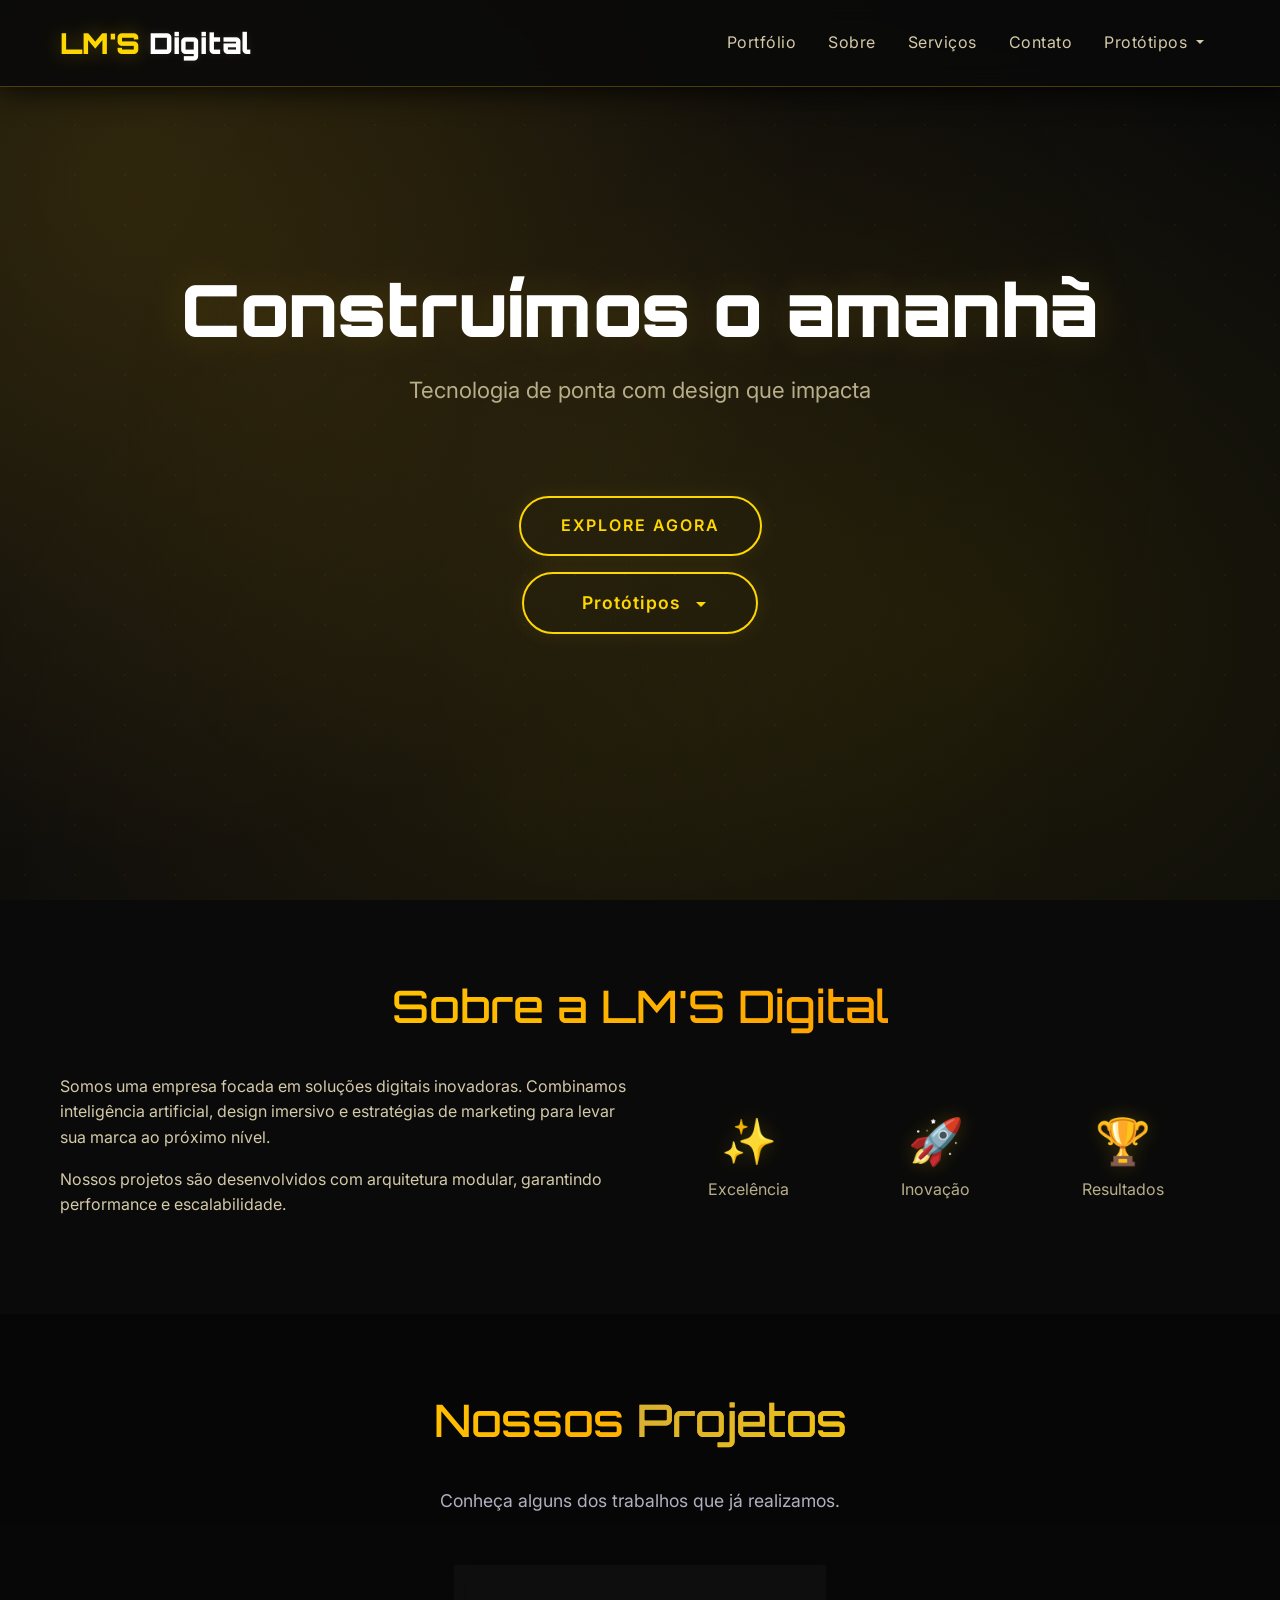
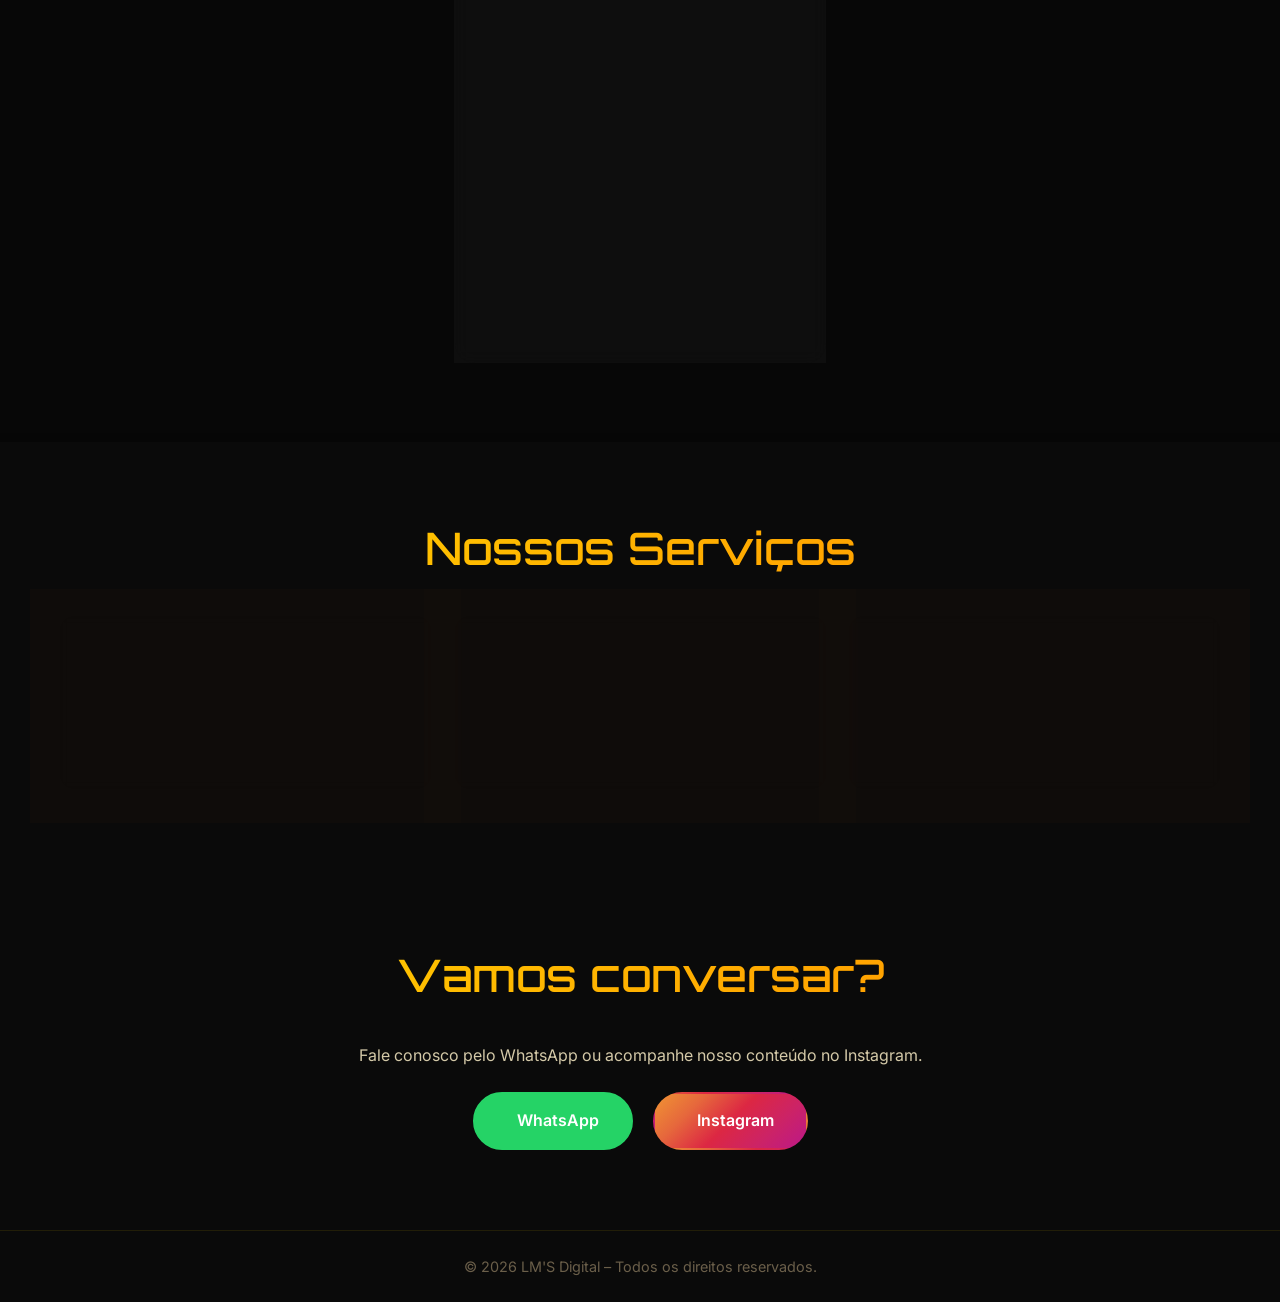
==== commit cb6adab9: "Adiçaõ de botão de explorar" ====
--- a/index.html
+++ b/index.html
@@ -60,27 +60,30 @@
     </div>
   </nav>
 
-  <!-- ===== HERO ===== -->
-  <section class="hero">
-    <div class="container text-center">
-      <h1 class="glitch" data-text="Construímos o amanhã">Construímos o amanhã</h1>
-      <p class="subtitle">Tecnologia de ponta com design que impacta</p>
-      <!-- Botão dropdown com estilo btn-neon -->
-      <!-- Botão dropdown estilo neon (fora da navbar) -->
-      <div class="dropdown prototype-dropdown">
-        <button class="btn-dropdown-neon dropdown-toggle" type="button" id="prototypeDropdown" data-bs-toggle="dropdown" aria-expanded="false">
-          <i class="fas fa-cubes me-2"></i> Protótipos
-        </button>
-        <ul class="dropdown-menu dropdown-menu-wide" aria-labelledby="prototypeDropdown">
-          <li><a class="dropdown-item" href="pages/institucional/index.html">🏢 Institucional</a></li>
-          <li><a class="dropdown-item" href="pages/portfolio/index.html">🖼️ Portfólio</a></li>
-          <li><a class="dropdown-item" href="pages/ecommerce/index.html">🛒 E‑commerce</a></li>
-          <li><a class="dropdown-item" href="pages/blog/index.html">✍️ Blog</a></li>
-          <li><a class="dropdown-item" href="pages/landing/index.html">🚀 Landing Page</a></li>
-        </ul>
-      </div>
+ <!-- ===== HERO ===== -->
+<section class="hero">
+  <div class="container text-center">
+    <h1 class="glitch" data-text="Construímos o amanhã">Construímos o amanhã</h1>
+    <p class="subtitle">Tecnologia de ponta com design que impacta</p>
+    
+    <!-- Botão "Explore agora" com margem superior -->
+    <a href="#servicos" class="btn-neon mt-5">Explore agora</a>
+    
+    <!-- Botão dropdown com margem superior (para separar do de cima) -->
+    <div class="dropdown prototype-dropdown mt-3">
+      <button class="btn-dropdown-neon dropdown-toggle" type="button" id="prototypeDropdown" data-bs-toggle="dropdown" aria-expanded="false">
+        <i class="fas fa-cubes me-2"></i> Protótipos
+      </button>
+      <ul class="dropdown-menu dropdown-menu-wide" aria-labelledby="prototypeDropdown">
+        <li><a class="dropdown-item" href="pages/institucional/index.html">🏢 Institucional</a></li>
+        <li><a class="dropdown-item" href="pages/portfolio/index.html">🖼️ Portfólio</a></li>
+        <li><a class="dropdown-item" href="pages/ecommerce/index.html">🛒 E‑commerce</a></li>
+        <li><a class="dropdown-item" href="pages/blog/index.html">✍️ Blog</a></li>
+        <li><a class="dropdown-item" href="pages/landing/index.html">🚀 Landing Page</a></li>
+      </ul>
+    </div>
 
-      </div>
+  </div>
   </section>
   
 
